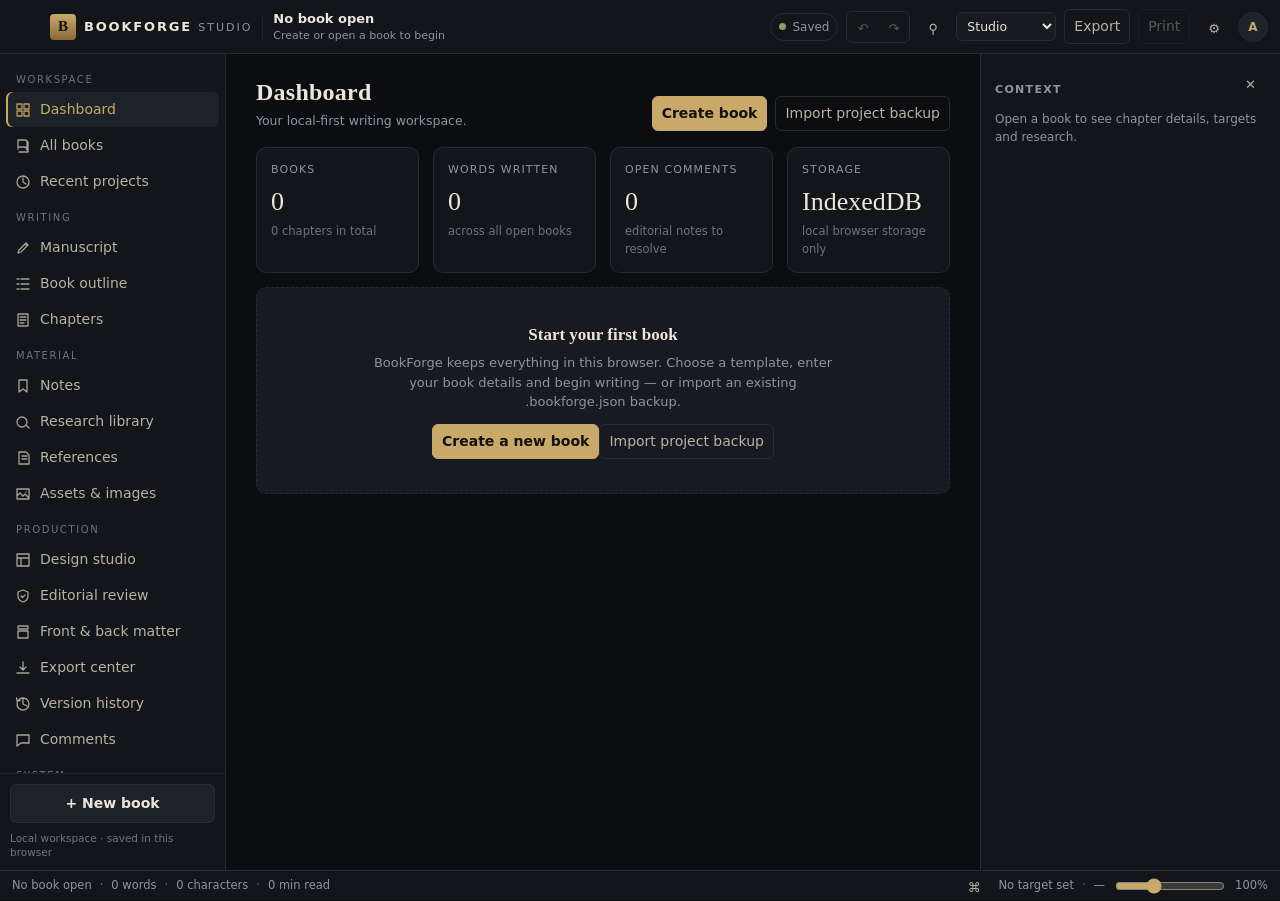
==== index.html @ 92a11286 "BookForge Studio: local-first book writing workspace" ====
<!DOCTYPE html>
<html lang="en" data-theme="dark">
<head>
<meta charset="UTF-8">
<meta name="viewport" content="width=device-width, initial-scale=1">
<meta name="description" content="BookForge Studio — a local-first professional book writing and publishing workspace.">
<title>BookForge Studio</title>
<link rel="stylesheet" href="css/styles.css?v=20261023e">
<noscript>
  <div class="boot-error"><b>JavaScript is disabled.</b> BookForge Studio requires JavaScript. Enable it for this page and reload.</div>
</noscript>
</head>
<body>
<a class="skip-link" href="#view">Skip to manuscript</a>

<div id="app">
  <header class="topbar">
    <div class="topbar-left">
      <button class="icon-btn" id="btnSidebar" title="Toggle sidebar" aria-label="Toggle sidebar" aria-expanded="true">
        <span class="bars" aria-hidden="true"></span>
      </button>
      <div class="brand" aria-label="BookForge Studio">
        <span class="brand-mark">B</span>
        <span class="brand-word">BOOKFORGE <em>STUDIO</em></span>
      </div>
      <div class="book-id">
        <span class="book-id-title" id="topBookTitle">No book open</span>
        <span class="book-id-sub" id="topBookSub">Local-first workspace</span>
      </div>
    </div>

    <div class="topbar-right">
      <span class="save-status" id="saveStatus" role="status" aria-live="polite" data-state="saved">
        <span class="save-dot" aria-hidden="true"></span><span id="saveText">Saved</span>
      </span>

      <div class="tool-cluster" role="group" aria-label="History">
        <button class="icon-btn" id="btnUndo" title="Undo (Ctrl+Z)" aria-label="Undo">&#8630;</button>
        <button class="icon-btn" id="btnRedo" title="Redo (Ctrl+Y)" aria-label="Redo">&#8631;</button>
      </div>

      <button class="icon-btn" id="btnSearch" title="Search manuscript (Ctrl+F)" aria-label="Search manuscript">&#9906;</button>

      <label class="sr-only" for="modeSelect">Writing mode</label>
      <select id="modeSelect" class="mode-select" title="Writing mode">
        <option value="studio">Studio</option>
        <option value="focus">Focus</option>
        <option value="typewriter">Typewriter</option>
        <option value="reading">Reading</option>
      </select>

      <div class="menu-wrap">
        <button class="btn ghost" id="btnExportMenu" aria-haspopup="menu" aria-expanded="false">Export</button>
        <div class="menu" id="exportMenu" role="menu" hidden>
          <button role="menuitem" data-export="docx">Word document (.docx)</button>
          <button role="menuitem" data-export="epub">EPUB 3 (.epub)</button>
          <button role="menuitem" data-export="pdf">PDF (print dialog)</button>
          <button role="menuitem" data-export="html">Web book (.html)</button>
          <button role="menuitem" data-export="md">Markdown (.md)</button>
          <button role="menuitem" data-export="txt">Plain text (.txt)</button>
          <button role="menuitem" data-export="json">Project backup (.json)</button>
          <hr>
          <button role="menuitem" data-export="preflight">Run preflight report</button>
        </div>
      </div>

      <button class="btn ghost" id="btnPrint" title="Print / Print to PDF">Print</button>
      <button class="icon-btn" id="btnSettings" title="Settings" aria-label="Settings">&#9881;</button>
      <button class="avatar-btn" id="btnProfile" title="Author profile" aria-label="Author profile"><span id="avatarLetter">A</span></button>
    </div>
  </header>

  <div class="workspace" id="workspace">
    <aside class="sidebar" id="sidebar" aria-label="Primary navigation">
      <nav id="nav" class="nav"></nav>
      <div class="sidebar-foot">
        <button class="new-book-btn" id="btnNewBookSide"><span aria-hidden="true">+</span> New book</button>
        <p class="local-note">Local workspace · saved in this browser</p>
      </div>
    </aside>

    <main id="main" class="main" tabindex="-1">
      <section id="view" aria-label="Workspace content"></section>
    </main>

    <aside class="context-panel" id="context" aria-label="Context panel"></aside>
  </div>

  <footer class="statusbar">
    <div class="status-left">
      <span id="stChapter">No chapter</span>
      <span class="sep" aria-hidden="true">·</span>
      <span id="stWords">0 words</span>
      <span class="sep" aria-hidden="true">·</span>
      <span id="stChars">0 characters</span>
      <span class="sep" aria-hidden="true">·</span>
      <span id="stRead">0 min read</span>
    </div>
    <div class="status-right">
      <span id="stTarget">Target 0 words</span>
      <span class="sep" aria-hidden="true">·</span>
      <span id="stPage">—</span>
      <label class="sr-only" for="zoomRange">Zoom</label>
      <input id="zoomRange" class="zoom" type="range" min="80" max="140" step="5" value="100" title="Zoom">
      <span id="stZoom">100%</span>
    </div>
  </footer>
</div>

<div id="toast" class="toast" role="status" aria-live="polite"></div>
<div id="overlay" class="overlay" hidden></div>
<div id="print-root" class="print-root" aria-hidden="true"></div>
<div id="measure" class="measure" aria-hidden="true"></div>

<script src="js/util.js?v=20261023e"></script>
<script src="js/zip.js?v=20261023e"></script>
<script src="js/model.js?v=20261023e"></script>
<script src="js/storage.js?v=20261023e"></script>
<script src="js/editor.js?v=20261023e"></script>
<script src="js/layout.js?v=20261023e"></script>
<script src="js/export.js?v=20261023e"></script>
<script src="js/image-editor.js?v=20261023e"></script>
<script src="js/text-tools.js?v=20261023e"></script>
<script src="js/views.js?v=20261023e"></script>
<script src="js/app.js?v=20261023e"></script>
<script>
(function () {
  function showBootError(detail) {
    var box = document.getElementById("bfBootError");
    if (!box) {
      box = document.createElement("div");
      box.id = "bfBootError";
      box.className = "boot-error";
      document.body.appendChild(box);
    }
    box.innerHTML = "<b>BookForge Studio could not start.</b><br>" +
      "The interface loaded, but the application scripts did not initialise." +
      (detail ? "<br><code>" + String(detail).replace(/[<>&]/g, "") + "</code>" : "") +
      "<br>Hard-refresh this page with <kbd>Ctrl</kbd>+<kbd>Shift</kbd>+<kbd>R</kbd> (or reopen the file). " +
      "If it still fails, press <kbd>F12</kbd>, open Console and report the first red error.";
  }
  window.addEventListener("error", function (e) {
    if (window.BF && window.BF.app) return;
    var target = e.target;
    if (target && target.tagName === "SCRIPT") showBootError("Failed to load " + (target.src || "a script"));
    else if (e.message) showBootError(e.message);
  }, true);
  setTimeout(function () {
    if (!window.BF || !window.BF.app || !document.querySelector("#nav button")) {
      showBootError(window.BF ? "" : "The scripts did not run. A browser extension or security policy may be blocking local JavaScript.");
    }
  }, 5000);
})();
</script>
</body>
</html>
---- css/styles.css ----
/* ==========================================================================
   BookForge Studio — interface stylesheet
   Local-first book writing workspace. No external dependencies.
   ========================================================================== */

:root {
  --font-ui: "Segoe UI", system-ui, -apple-system, Roboto, Arial, sans-serif;
  --font-serif: Georgia, "Iowan Old Style", "Palatino Linotype", "Times New Roman", serif;
  --font-mono: "Cascadia Mono", Consolas, "SF Mono", Menlo, monospace;
  --radius: 6px;
  --radius-lg: 10px;
  --topbar-h: 54px;
  --status-h: 30px;
  --sidebar-w: 226px;
  --sidebar-w-collapsed: 60px;
  --context-w: 300px;
  --focus-ring: 0 0 0 2px var(--bg), 0 0 0 4px var(--accent);
}

:root[data-theme="dark"] {
  --bg: #0b0d10;
  --panel: #12151a;
  --panel-2: #171b21;
  --panel-3: #1d2229;
  --line: #262c35;
  --line-soft: #1e2329;
  --text: #ece6d9;
  --text-dim: #b9b2a4;
  --muted: #8d94a0;
  --muted-2: #6d7480;
  --accent: #c9a96a;
  --accent-ink: #14100a;
  --bronze: #8a6a3a;
  --good: #7fa06a;
  --warn: #c9a35a;
  --bad: #c2705c;
  --canvas: #f8f3e8;
  --canvas-ink: #23262c;
  --canvas-line: #ddd3be;
  --selection: rgba(201, 169, 106, .28);
  --shadow: 0 10px 30px -18px rgba(0, 0, 0, .9);
}

:root[data-theme="light"] {
  --bg: #e8e5de;
  --panel: #f7f5f0;
  --panel-2: #fdfcf9;
  --panel-3: #efece4;
  --line: #d7d2c6;
  --line-soft: #e2ded4;
  --text: #221f1a;
  --text-dim: #4a453c;
  --muted: #6f6a5f;
  --muted-2: #8b8679;
  --accent: #8a6a2f;
  --accent-ink: #fffaf0;
  --bronze: #a8863f;
  --good: #4f7a3f;
  --warn: #9a7420;
  --bad: #a4453a;
  --canvas: #fffdf8;
  --canvas-ink: #201d18;
  --canvas-line: #e3ddcd;
  --selection: rgba(138, 106, 47, .22);
  --shadow: 0 10px 30px -20px rgba(60, 50, 20, .45);
}

* { box-sizing: border-box; }
[hidden] { display: none !important; }
html, body { height: 100%; }
body {
  margin: 0;
  background: var(--bg);
  color: var(--text);
  font: 14px/1.5 var(--font-ui);
  -webkit-font-smoothing: antialiased;
  overflow: hidden;
}
::selection { background: var(--selection); }
.sr-only {
  position: absolute; width: 1px; height: 1px; padding: 0; margin: -1px;
  overflow: hidden; clip: rect(0 0 0 0); white-space: nowrap; border: 0;
}
.skip-link {
  position: absolute; left: 8px; top: -40px; z-index: 100;
  background: var(--accent); color: var(--accent-ink);
  padding: 8px 12px; border-radius: var(--radius); text-decoration: none; font-weight: 600;
}
.skip-link:focus { top: 8px; }

:focus-visible { outline: none; box-shadow: var(--focus-ring); border-radius: 4px; }
button:focus-visible, a:focus-visible, input:focus-visible, select:focus-visible, textarea:focus-visible, [tabindex]:focus-visible {
  outline: none; box-shadow: var(--focus-ring);
}

/* ------------------------------------------------------------------ shell */
#app {
  height: 100%;
  display: grid;
  grid-template-rows: var(--topbar-h) 1fr var(--status-h);
}

.topbar {
  display: flex; align-items: center; justify-content: space-between; gap: 12px;
  padding: 0 12px; background: var(--panel); border-bottom: 1px solid var(--line);
  min-width: 0;
}
.topbar-left, .topbar-right { display: flex; align-items: center; gap: 8px; min-width: 0; }
.topbar-left { flex: 1 1 auto; }
.topbar-right { flex: 0 0 auto; }

.brand { display: flex; align-items: center; gap: 8px; padding-right: 10px; border-right: 1px solid var(--line-soft); }
.brand-mark {
  width: 26px; height: 26px; border-radius: 4px; display: grid; place-items: center;
  background: linear-gradient(180deg, var(--accent), var(--bronze));
  color: var(--accent-ink); font-family: var(--font-serif); font-weight: 700; font-size: 15px;
}
.brand-word { font-size: 13px; letter-spacing: .14em; font-weight: 700; white-space: nowrap; }
.brand-word em { font-style: normal; color: var(--muted); font-weight: 500; letter-spacing: .18em; font-size: 11px; }

.book-id { display: flex; flex-direction: column; min-width: 0; padding-left: 2px; }
.book-id-title { font-size: 13px; font-weight: 600; white-space: nowrap; overflow: hidden; text-overflow: ellipsis; max-width: 34vw; }
.book-id-sub { font-size: 11px; color: var(--muted); white-space: nowrap; overflow: hidden; text-overflow: ellipsis; max-width: 34vw; }

.icon-btn, .btn, .avatar-btn, .new-book-btn {
  font: inherit; cursor: pointer; color: var(--text);
  background: transparent; border: 1px solid transparent; border-radius: var(--radius);
  padding: 6px 9px;
}
.icon-btn { min-width: 30px; height: 30px; display: inline-grid; place-items: center; font-size: 13px; color: var(--text-dim); }
.icon-btn:hover, .btn:hover, .avatar-btn:hover { background: var(--panel-3); color: var(--text); }
.btn.ghost { border-color: var(--line); color: var(--text-dim); }
.btn.primary { background: var(--accent); color: var(--accent-ink); border-color: var(--accent); font-weight: 600; }
.btn.primary:hover { filter: brightness(1.06); }
.btn.danger { border-color: var(--bad); color: var(--bad); }
.btn.danger:hover { background: color-mix(in srgb, var(--bad) 14%, transparent); }
.btn:disabled, .icon-btn:disabled { opacity: .42; cursor: not-allowed; }
.btn.sm { padding: 4px 8px; font-size: 12px; }

.avatar-btn {
  width: 30px; height: 30px; padding: 0; border-radius: 50%;
  background: var(--panel-3); border: 1px solid var(--line);
  display: grid; place-items: center; font-size: 12px; font-weight: 700; color: var(--accent);
}

.tool-cluster { display: flex; border: 1px solid var(--line); border-radius: var(--radius); overflow: hidden; }
.tool-cluster .icon-btn { border-radius: 0; }

.mode-select, select, input[type="text"], input[type="number"], input[type="date"], input[type="url"], input[type="search"], textarea {
  font: inherit; color: var(--text); background: var(--panel-2);
  border: 1px solid var(--line); border-radius: var(--radius); padding: 6px 8px;
}
.mode-select { padding: 5px 6px; font-size: 12.5px; }
input::placeholder, textarea::placeholder { color: var(--muted-2); }
input[type="color"] { padding: 2px; width: 34px; height: 30px; background: var(--panel-2); border: 1px solid var(--line); border-radius: var(--radius); }
input[type="range"] { accent-color: var(--accent); }

.menu-wrap { position: relative; }
.menu {
  position: absolute; right: 0; top: calc(100% + 6px); z-index: 40;
  min-width: 232px; padding: 6px; background: var(--panel-2);
  border: 1px solid var(--line); border-radius: var(--radius-lg); box-shadow: var(--shadow);
}
.menu button {
  display: block; width: 100%; text-align: left; font: inherit; color: var(--text);
  background: none; border: 0; border-radius: var(--radius); padding: 8px 10px; cursor: pointer;
}
.menu button:hover { background: var(--panel-3); }
.menu hr { border: 0; border-top: 1px solid var(--line-soft); margin: 5px 2px; }

.save-status { display: inline-flex; align-items: center; gap: 6px; font-size: 12px; color: var(--muted); padding: 4px 8px; border: 1px solid var(--line); border-radius: 999px; }
.save-dot { width: 7px; height: 7px; border-radius: 50%; background: var(--muted); }
.save-status[data-state="saved"] .save-dot { background: var(--good); }
.save-status[data-state="dirty"] .save-dot { background: var(--warn); }
.save-status[data-state="saving"] .save-dot { background: var(--accent); animation: pulse 1.1s ease-in-out infinite; }
.save-status[data-state="error"] .save-dot { background: var(--bad); }
.save-status[data-state="error"] { color: var(--bad); border-color: var(--bad); }
@keyframes pulse { 50% { opacity: .35; } }
@media (prefers-reduced-motion: reduce) { * { animation: none !important; transition: none !important; } }

/* ------------------------------------------------------------- workspace */
.workspace {
  display: grid; grid-template-columns: var(--sidebar-w) minmax(0, 1fr) var(--context-w);
  min-height: 0; background: var(--bg);
}
.workspace.sidebar-collapsed { grid-template-columns: var(--sidebar-w-collapsed) minmax(0, 1fr) var(--context-w); }
.workspace.context-hidden { grid-template-columns: var(--sidebar-w) minmax(0, 1fr) 0; }
.workspace.sidebar-collapsed.context-hidden { grid-template-columns: var(--sidebar-w-collapsed) minmax(0, 1fr) 0; }

.sidebar {
  background: var(--panel); border-right: 1px solid var(--line);
  display: flex; flex-direction: column; min-height: 0; overflow: hidden;
}
.nav { flex: 1; overflow-y: auto; padding: 8px 6px; display: flex; flex-direction: column; gap: 1px; }
.nav-group { padding: 10px 10px 4px; font-size: 10px; letter-spacing: .16em; text-transform: uppercase; color: var(--muted-2); }
.nav button {
  display: flex; align-items: center; gap: 9px; width: 100%; text-align: left;
  font: inherit; color: var(--text-dim); background: none; border: 0; border-radius: var(--radius);
  padding: 7px 9px; cursor: pointer; white-space: nowrap;
}
.nav button:hover { background: var(--panel-3); color: var(--text); }
.nav button[aria-current="page"] { background: var(--panel-3); color: var(--accent); box-shadow: inset 2px 0 0 var(--accent); }
.nav .nav-ico { width: 16px; text-align: center; flex: 0 0 16px; opacity: .9; }
.nav .nav-count { margin-left: auto; font-size: 11px; color: var(--muted-2); }
.sidebar-collapsed .nav button span:not(.nav-ico), .sidebar-collapsed .nav-group, .sidebar-collapsed .sidebar-foot .local-note { display: none; }
.sidebar-collapsed .nav button { justify-content: center; padding: 8px 6px; }
.sidebar-foot { border-top: 1px solid var(--line-soft); padding: 10px; display: flex; flex-direction: column; gap: 8px; }
.new-book-btn {
  background: var(--panel-3); border: 1px solid var(--line); color: var(--text);
  padding: 8px 10px; font-weight: 600; text-align: center;
}
.new-book-btn:hover { border-color: var(--accent); color: var(--accent); }
.local-note { margin: 0; font-size: 10.5px; color: var(--muted-2); line-height: 1.4; }

.main { min-width: 0; overflow-y: auto; overflow-x: hidden; outline: none; position: relative; }
#view { padding: 20px clamp(14px, 2.4vw, 30px) 40px; max-width: 1180px; margin: 0 auto; }
#view.wide { max-width: none; }

.context-panel {
  background: var(--panel); border-left: 1px solid var(--line);
  overflow-y: auto; min-height: 0; padding: 14px;
}
.context-hidden .context-panel { display: none; }

.statusbar {
  display: flex; align-items: center; justify-content: space-between; gap: 12px;
  background: var(--panel); border-top: 1px solid var(--line);
  padding: 0 12px; font-size: 11.5px; color: var(--muted);
}
.status-left, .status-right { display: flex; align-items: center; gap: 8px; min-width: 0; }
.statusbar .sep { color: var(--muted-2); }
.zoom { width: 110px; }
body.pages-mode #zoomRange,
body.pages-mode #stZoom,
body.pages-mode label[for="zoomRange"] { display: none; }

/* --------------------------------------------------------------- headings */
.view-head { display: flex; align-items: flex-end; justify-content: space-between; gap: 16px; margin-bottom: 16px; flex-wrap: wrap; }
.view-head h1 { font-family: var(--font-serif); font-size: 24px; font-weight: 600; margin: 0 0 2px; letter-spacing: .01em; }
.view-head p { margin: 0; color: var(--muted); font-size: 12.5px; }
.view-actions { display: flex; gap: 8px; flex-wrap: wrap; }
.panel-block { background: var(--panel); border: 1px solid var(--line); border-radius: var(--radius-lg); padding: 16px; }
.panel-block + .panel-block { margin-top: 14px; }
.panel-title { font-size: 12px; letter-spacing: .12em; text-transform: uppercase; color: var(--muted); margin: 0 0 10px; }
.muted { color: var(--muted); }
.small { font-size: 12px; }
.grid { display: grid; gap: 14px; }
.grid.cols-2 { grid-template-columns: repeat(2, minmax(0, 1fr)); }
.grid.cols-3 { grid-template-columns: repeat(3, minmax(0, 1fr)); }
.grid.cols-4 { grid-template-columns: repeat(4, minmax(0, 1fr)); }
@media (max-width: 1080px) { .grid.cols-4 { grid-template-columns: repeat(2, minmax(0, 1fr)); } }
@media (max-width: 860px) { .grid.cols-3, .grid.cols-2 { grid-template-columns: 1fr; } }

.stat { background: var(--panel); border: 1px solid var(--line); border-radius: var(--radius-lg); padding: 14px; }
.stat .k { font-size: 11px; text-transform: uppercase; letter-spacing: .1em; color: var(--muted); }
.stat .v { font-family: var(--font-serif); font-size: 26px; margin-top: 4px; }
.stat .s { font-size: 11.5px; color: var(--muted-2); margin-top: 2px; }

.bar { height: 6px; background: var(--panel-3); border-radius: 99px; overflow: hidden; margin-top: 8px; }
.bar > i { display: block; height: 100%; background: linear-gradient(90deg, var(--bronze), var(--accent)); }

.table { width: 100%; border-collapse: collapse; font-size: 13px; }
.table th { text-align: left; font-size: 11px; text-transform: uppercase; letter-spacing: .1em; color: var(--muted); font-weight: 600; padding: 8px 10px; border-bottom: 1px solid var(--line); }
.table td { padding: 9px 10px; border-bottom: 1px solid var(--line-soft); vertical-align: top; }
.table tr:hover td { background: var(--panel-2); }
.table .actions { display: flex; gap: 6px; flex-wrap: wrap; }

.badge { display: inline-block; font-size: 11px; padding: 2px 8px; border-radius: 999px; border: 1px solid var(--line); color: var(--muted); }
.badge.ok { color: var(--good); border-color: color-mix(in srgb, var(--good) 45%, transparent); }
.badge.warn { color: var(--warn); border-color: color-mix(in srgb, var(--warn) 45%, transparent); }
.badge.bad { color: var(--bad); border-color: color-mix(in srgb, var(--bad) 45%, transparent); }
.badge.gold { color: var(--accent); border-color: color-mix(in srgb, var(--accent) 45%, transparent); }

.empty {
  border: 1px dashed var(--line); border-radius: var(--radius-lg); padding: 34px 20px;
  text-align: center; color: var(--muted); background: var(--panel-2);
}
.empty h3 { margin: 0 0 6px; color: var(--text); font-family: var(--font-serif); font-weight: 600; font-size: 17px; }
.empty p { margin: 0 auto 12px; max-width: 460px; font-size: 13px; }

.toolbar { display: flex; gap: 8px; flex-wrap: wrap; align-items: center; margin-bottom: 12px; }
.spacer { flex: 1; }

/* ---------------------------------------------------------------- editor */
.editor-shell { display: grid; gap: 0; }
.editor-toolbar {
  display: flex; flex-wrap: wrap; gap: 3px; align-items: center;
  padding: 7px 8px; background: var(--panel); border: 1px solid var(--line);
  border-bottom: 0; border-radius: var(--radius-lg) var(--radius-lg) 0 0;
  position: sticky; top: 0; z-index: 12;
}
.editor-toolbar .group { display: flex; gap: 2px; padding: 0 5px; border-right: 1px solid var(--line-soft); }
.editor-toolbar .group:last-child { border-right: 0; }
.editor-toolbar button {
  font: inherit; font-size: 12.5px; min-width: 28px; height: 28px; padding: 0 7px;
  background: none; border: 1px solid transparent; border-radius: 4px; color: var(--text-dim); cursor: pointer;
}
.editor-toolbar button:hover { background: var(--panel-3); color: var(--text); }
.editor-toolbar button[aria-pressed="true"] { color: var(--accent); border-color: var(--line); background: var(--panel-3); }
.editor-toolbar select { font-size: 12px; padding: 4px 5px; height: 28px; }

.canvas-wrap {
  background: var(--panel-2); border: 1px solid var(--line);
  border-radius: 0 0 var(--radius-lg) var(--radius-lg); padding: 22px clamp(8px, 3vw, 30px) 60px;
  min-height: 60vh;
}

/* ------------------------------------------------------- draft / pages bar */
.manuscript-bar {
  display: flex; align-items: center; gap: 10px; flex-wrap: wrap;
  padding: 7px 9px; margin-bottom: 8px;
  background: var(--panel); border: 1px solid var(--line); border-radius: var(--radius-lg);
}
.manuscript-bar .bar-meta { font-size: 12px; color: var(--muted); min-width: 0; }
.manuscript-bar .bar-actions { display: flex; align-items: center; gap: 6px; flex-wrap: wrap; margin-left: auto; }
.draft-page-indicator {
  display: inline-flex; align-items: center; gap: 3px; white-space: nowrap;
  padding: 3px 9px; border: 1px solid var(--line); border-radius: 999px;
  background: var(--panel-3); color: var(--muted);
  font-size: 11.5px; font-variant-numeric: tabular-nums;
}
.draft-page-indicator b { color: var(--text); font-weight: 600; }

.sidebar-page-indicator {
  display: none;
  flex-direction: column; align-items: center; gap: 7px;
  margin-top: 10px; padding: 10px 8px 8px; border: 1px solid var(--line);
  border-radius: var(--radius); background: var(--panel-3);
}
body.manuscript-draft .sidebar-page-indicator,
body.manuscript-pages .sidebar-page-indicator { display: flex; }
.sidebar-collapsed .sidebar-page-indicator { display: none; }
.sidebar-page-track {
  position: relative; width: 10px; height: 118px; border-radius: 999px;
  background: var(--bg); border: 1px solid var(--line); overflow: hidden;
}
.sidebar-page-fill {
  position: absolute; left: 0; right: 0; bottom: 0; height: 6%;
  background: var(--accent); border-radius: 999px;
  transition: height .18s ease;
}
.sidebar-page-label {
  display: flex; align-items: baseline; gap: 2px; white-space: nowrap;
  font-size: 10.5px; color: var(--muted); font-variant-numeric: tabular-nums;
}
.sidebar-page-label b { color: var(--text); font-weight: 600; font-size: 11.5px; }
.manuscript-bar.is-pages {
  position: sticky; top: 0; z-index: 14;
  box-shadow: 0 8px 22px rgba(0,0,0,.24);
}
.seg {
  display: inline-flex; align-items: center; padding: 2px;
  background: var(--panel-3); border: 1px solid var(--line); border-radius: 999px;
}
.seg button {
  font: inherit; font-size: 12px; font-weight: 500; padding: 5px 12px;
  border: 0; border-radius: 999px; background: transparent; color: var(--muted); cursor: pointer;
}
.seg button:hover { color: var(--text); }
.seg button[aria-pressed="true"] { background: var(--accent); color: var(--accent-ink); font-weight: 600; }
.seg button[aria-pressed="true"]:hover { color: var(--accent-ink); }
@media (max-width: 720px) {
  .manuscript-bar .bar-meta { order: 3; flex-basis: 100%; }
  .manuscript-bar .bar-actions { order: 2; }
}

.canvas-wrap.is-pages {
  background: var(--bg); border: 0; border-radius: 0;
  padding: 18px clamp(4px, 1.5vw, 16px) 70px; overflow-x: auto;
}
.page-view { display: flex; flex-direction: column; align-items: center; gap: 24px; min-height: 40vh; }
.page-loading { color: var(--muted); font-size: 13px; padding: 50px 20px; }
.page-card { display: flex; flex-direction: column; align-items: center; gap: 7px; max-width: 100%; }
.page-card-head {
  display: flex; align-items: center; justify-content: space-between; gap: 10px; flex-wrap: wrap;
  min-height: 26px; max-width: 100%; color: var(--muted); font-size: 11.5px;
}
.page-card-meta { display: flex; align-items: center; gap: 8px; min-width: 0; }
.page-card-num {
  font-variant-numeric: tabular-nums; letter-spacing: .07em; text-transform: uppercase;
  font-size: 10.5px; color: var(--muted-2); white-space: nowrap;
}
.page-card-title { overflow: hidden; text-overflow: ellipsis; white-space: nowrap; color: var(--text-dim); }
.page-card-badge {
  border: 1px solid color-mix(in srgb, var(--accent) 45%, transparent);
  color: var(--accent); border-radius: 999px; padding: 1px 7px; font-size: 10px; white-space: nowrap;
}
.page-card-words { white-space: nowrap; font-variant-numeric: tabular-nums; }
.page-card-actions { display: flex; align-items: center; gap: 8px; flex-shrink: 0; }
.page-card.is-current .page-card-head { color: var(--accent); }
.page-card.is-current .page-card-num { color: var(--accent); }
.page-card.is-current .page-card-title { color: var(--text); }
.page-card.is-current .print-page { box-shadow: 0 0 0 1px var(--accent), 0 20px 46px rgba(0,0,0,.42); }
.page-stage { position: relative; max-width: 100%; flex-shrink: 0; }
.page-stage .print-page { position: absolute; top: 0; left: 0; margin: 0; box-shadow: 0 16px 38px rgba(0,0,0,.36); }

/* Screen rendering of paginated sheets (design preview and Pages view). */
.page-preview .print-page, .page-view .print-page {
  position: relative; background: #fff; color: #16181c; overflow: hidden;
  border: 1px solid rgba(0,0,0,.08); border-radius: 2px;
}
.page-preview .print-page .pg-body, .page-view .print-page .pg-body { position: absolute; overflow: hidden; }
.page-preview .print-page .pg-header, .page-preview .print-page .pg-footer,
.page-view .print-page .pg-header, .page-view .print-page .pg-footer {
  position: absolute; left: 0; right: 0; font-size: 9.5pt; color: #5a5f66; font-family: "Times New Roman", serif;
}
.page-preview .print-page .pg-header, .page-view .print-page .pg-header { top: 0; }
.page-preview .print-page .pg-footer, .page-view .print-page .pg-footer { bottom: 0; }
.page-preview .print-page .pg-header .inner, .page-preview .print-page .pg-footer .inner,
.page-view .print-page .pg-header .inner, .page-view .print-page .pg-footer .inner { padding: 0 2mm; display: flex; justify-content: space-between; }
.page-preview .print-page .pg-footer .pg-num, .page-view .print-page .pg-footer .pg-num { flex: 1; text-align: center; }
.page-preview .matter-page, .page-view .matter-page { text-align: center; padding-top: 28%; }
.page-preview h1, .page-preview h2, .page-preview h3,
.page-view h1, .page-view h2, .page-view h3 { font-family: Georgia, serif; }
.page-preview .print-page.chapter-open .pg-body, .page-view .print-page.chapter-open .pg-body { padding-top: 18%; }
.page-preview .print-page.chapter-open h1, .page-view .print-page.chapter-open h1 {
  font-size: 22pt; text-align: center; margin-bottom: 22pt;
}
.page-sheet {
  width: var(--column-width, 760px); max-width: 100%; margin: 0 auto;
  background: var(--canvas); color: var(--canvas-ink);
  border: 1px solid var(--canvas-line); border-radius: 4px;
  box-shadow: var(--shadow); padding: clamp(20px, 4vw, 56px) clamp(20px, 5vw, 72px);
  font-family: var(--manuscript-font, Georgia, serif);
  font-size: var(--manuscript-size, 17px);
  line-height: var(--manuscript-leading, 1.75);
  position: relative;
}
.chapter-heading { font-family: var(--manuscript-font, Georgia, serif); }
.chapter-kicker { font-family: var(--font-ui); font-size: 11px; letter-spacing: .2em; text-transform: uppercase; color: #8a7f68; margin-bottom: 6px; }

.manuscript { outline: none; min-height: 40vh; }
.manuscript:focus, .manuscript:focus-visible { outline: none; box-shadow: none; }
.manuscript p { margin: 0 0 var(--para-space, .9em); }
.manuscript h1 { font-size: 1.75em; line-height: 1.25; margin: 1.4em 0 .6em; font-weight: 600; }
.manuscript h2 { font-size: 1.4em; line-height: 1.3; margin: 1.3em 0 .5em; font-weight: 600; }
.manuscript h3 { font-size: 1.17em; margin: 1.2em 0 .45em; font-weight: 600; }
.manuscript h1:first-child, .manuscript h2:first-child, .manuscript h3:first-child { margin-top: 0; }
.manuscript blockquote { margin: 1em 2em; padding: .3em 0 .3em 1.1em; border-left: 3px solid var(--canvas-line); font-style: italic; }
.manuscript ul, .manuscript ol { margin: 0 0 1em 1.4em; padding: 0; }
.manuscript li { margin-bottom: .3em; }
.manuscript a { color: #7a5b1e; text-decoration: underline; text-underline-offset: 2px; }
.manuscript img { max-width: 100%; height: auto; border-radius: 2px; }
.manuscript figure { margin: 1.2em 0; text-align: center; }
.manuscript figcaption, .manuscript .caption { font-size: .82em; color: #6f6654; font-family: var(--font-ui); margin-top: .5em; }
.manuscript table { width: 100%; border-collapse: collapse; margin: 1em 0; font-size: .92em; }
.manuscript th, .manuscript td { border: 1px solid var(--canvas-line); padding: 7px 9px; text-align: left; }
.manuscript th { background: rgba(0,0,0,.04); font-weight: 600; }
.manuscript hr { border: 0; border-top: 1px solid var(--canvas-line); margin: 1.6em auto; width: 40%; }
.manuscript .page-break { border: 0; border-top: 2px dashed var(--canvas-line); margin: 2em 0; position: relative; }
.manuscript .page-break::after {
  content: "page break"; position: absolute; right: 0; top: -10px; font-family: var(--font-ui);
  font-size: 10px; letter-spacing: .14em; text-transform: uppercase; color: #a2957c; background: var(--canvas); padding: 0 6px;
}
.manuscript .section-break { border: 0; text-align: center; margin: 2em 0; color: #a2957c; }
.manuscript .section-break::after { content: "❖"; }
.manuscript sup.fn { color: #8a6a2f; font-weight: 600; cursor: help; }
.manuscript .citation { color: #5c5344; background: rgba(138,106,47,.08); padding: 0 3px; border-radius: 2px; }
.manuscript .endnote-block { margin-top: 2.2em; border-top: 1px solid var(--canvas-line); padding-top: 1em; font-size: .85em; color: #5c5344; }
.manuscript .endnote-block li { margin-bottom: .35em; }
.manuscript mark.bf-find { background: rgba(201,169,106,.55); }
.manuscript .editor-note { font-family: var(--font-ui); font-size: .8em; background: rgba(138,106,47,.1); border-left: 2px solid var(--accent); padding: 4px 8px; color: #6b6150; }

/* ------------------------------------------------------- reading mode */
body[data-mode="reading"] .editor-toolbar,
body[data-mode="reading"] .sidebar,
body[data-mode="reading"] .context-panel { display: none; }
body[data-mode="reading"] .workspace { grid-template-columns: minmax(0, 1fr) 0 0; }
body[data-mode="reading"] .canvas-wrap { background: var(--bg); border: 0; }
body[data-mode="reading"] .page-sheet { background: transparent; border: 0; box-shadow: none; color: var(--text); }
body[data-mode="reading"] .manuscript .page-break { visibility: hidden; }
body[data-mode="reading"] .manuscript p { text-align: justify; }

body[data-mode="focus"] .sidebar, body[data-mode="focus"] .context-panel { display: none; }
body[data-mode="focus"] .workspace, body[data-mode="focus"] .workspace.sidebar-collapsed { grid-template-columns: 0 minmax(0, 1fr) 0; }
body[data-mode="focus"] .canvas-wrap { background: var(--bg); border: 0; }
body[data-mode="focus"] .editor-toolbar { opacity: .25; transition: opacity .2s ease; }
body[data-mode="focus"] .editor-toolbar:hover, body[data-mode="focus"] .editor-toolbar:focus-within { opacity: 1; }

body.typewriter-scroll .canvas-wrap { scroll-behavior: auto; }

/* --------------------------------------------------------- dialogs etc. */
.overlay {
  position: fixed; inset: 0; z-index: 60; background: rgba(6, 7, 9, .68);
  display: grid; place-items: center; padding: 20px;
}
.dialog {
  background: var(--panel-2); border: 1px solid var(--line); border-radius: var(--radius-lg);
  box-shadow: var(--shadow); width: min(720px, 96vw); max-height: 92vh; display: flex; flex-direction: column;
}
.dialog.wide { width: min(980px, 96vw); }
.dialog.narrow { width: min(460px, 96vw); }
.dialog-head { display: flex; align-items: center; justify-content: space-between; gap: 10px; padding: 14px 16px; border-bottom: 1px solid var(--line-soft); }
.dialog-head h2 { margin: 0; font-family: var(--font-serif); font-size: 17px; font-weight: 600; }
.dialog-body { padding: 16px; overflow-y: auto; }
.dialog-foot { padding: 12px 16px; border-top: 1px solid var(--line-soft); display: flex; justify-content: flex-end; gap: 8px; flex-wrap: wrap; }
.field { margin-bottom: 12px; }
.field label { display: block; font-size: 11px; letter-spacing: .1em; text-transform: uppercase; color: var(--muted); margin-bottom: 5px; font-weight: 600; }
.field input, .field select, .field textarea { width: 100%; }
.field .help { font-size: 11.5px; color: var(--muted-2); margin-top: 4px; }
.field-row { display: grid; grid-template-columns: 1fr 1fr; gap: 12px; }
.field-row-3 { display: grid; grid-template-columns: 1fr 1fr 1fr; gap: 12px; }
@media (max-width: 620px) { .field-row, .field-row-3 { grid-template-columns: 1fr; } }
.check { display: flex; align-items: center; gap: 8px; font-size: 13px; text-transform: none; letter-spacing: 0; color: var(--text-dim); font-weight: 400; }
.check input { width: auto; }

.wizard-steps { display: flex; gap: 6px; margin-bottom: 14px; }
.wizard-steps span { flex: 1; text-align: center; font-size: 11px; letter-spacing: .08em; text-transform: uppercase; padding: 6px 4px; border-radius: var(--radius); background: var(--panel-3); color: var(--muted); }
.wizard-steps span[data-active="true"] { background: var(--accent); color: var(--accent-ink); font-weight: 700; }

.template-grid { display: grid; grid-template-columns: repeat(auto-fill, minmax(190px, 1fr)); gap: 10px; }
.template-card {
  text-align: left; font: inherit; color: var(--text); cursor: pointer;
  background: var(--panel); border: 1px solid var(--line); border-radius: var(--radius-lg); padding: 12px;
}
.template-card:hover { border-color: var(--accent); }
.template-card[aria-pressed="true"] { border-color: var(--accent); box-shadow: inset 0 0 0 1px var(--accent); }
.template-card b { display: block; font-family: var(--font-serif); font-size: 14px; font-weight: 600; margin-bottom: 3px; }
.template-card small { color: var(--muted); font-size: 11.5px; line-height: 1.4; display: block; }

.toast {
  position: fixed; left: 50%; bottom: 48px; transform: translateX(-50%) translateY(10px);
  background: var(--panel-3); border: 1px solid var(--line); color: var(--text);
  padding: 9px 14px; border-radius: 999px; font-size: 12.5px; box-shadow: var(--shadow);
  opacity: 0; pointer-events: none; transition: opacity .18s ease, transform .18s ease; z-index: 90; max-width: 80vw;
}
.toast.show { opacity: 1; transform: translateX(-50%) translateY(0); }
.toast[data-kind="error"] { border-color: var(--bad); color: var(--bad); }

/* --------------------------------------------------------------- outline */
.outline-tree { user-select: none; }
.outline-row {
  display: flex; align-items: center; gap: 8px; padding: 5px 8px; border-radius: var(--radius);
  border: 1px solid transparent; cursor: default;
}
.outline-row:hover { background: var(--panel-3); }
.outline-row.selected { background: var(--panel-3); border-color: var(--accent); }
.outline-row.dragover { border-top: 2px solid var(--accent); }
.outline-row.dragging { opacity: .45; }
.outline-row .grip { cursor: grab; color: var(--muted-2); }
.outline-row .otype { font-size: 10px; letter-spacing: .1em; text-transform: uppercase; color: var(--muted-2); min-width: 54px; }
.outline-row .otitle { flex: 1; min-width: 0; overflow: hidden; text-overflow: ellipsis; white-space: nowrap; }
.outline-row .ostats { font-size: 11px; color: var(--muted-2); }
.outline-children { margin-left: 18px; border-left: 1px solid var(--line-soft); padding-left: 4px; }
.outline-toggle { width: 20px; height: 20px; padding: 0; font-size: 10px; }

/* ----------------------------------------------------------- print root */
.print-root { display: none; }
.print-root .print-page {
  position: relative; background: #fff; color: #16181c;
  overflow: hidden; page-break-after: always; break-after: page;
}
.print-root .print-page .pg-body { position: absolute; overflow: hidden; }
.print-root .print-page .pg-header, .print-root .print-page .pg-footer {
  position: absolute; left: 0; right: 0; font-size: 9.5pt; color: #5a5f66; font-family: "Times New Roman", serif;
}
.print-root .print-page .pg-header { top: 0; }
.print-root .print-page .pg-footer { bottom: 0; }
.print-root .print-page .pg-header .inner, .print-root .print-page .pg-footer .inner { padding: 0 2mm; display: flex; justify-content: space-between; }
.print-root .print-page .pg-footer .pg-num { flex: 1; text-align: center; }
.print-root .matter-page { text-align: center; padding-top: 28%; }
.print-root h1, .print-root h2, .print-root h3 { font-family: Georgia, serif; }
.print-root .print-page.chapter-open .pg-body { padding-top: 18%; }
.print-root .print-page.chapter-open h1 { font-size: 22pt; text-align: center; margin-bottom: 22pt; }

@media print {
  body { overflow: visible; background: #fff; }
  #app, .overlay, .toast, #measure { display: none !important; }
  .print-root { display: block; }
  .print-root .print-page { page-break-after: always; }
}

/* ------------------------------------------------------------- measure */
.measure { position: fixed; left: -10000px; top: 0; visibility: hidden; pointer-events: none; }

/* ------------------------------------------------------- layout studio */
.studio-grid { display: grid; grid-template-columns: minmax(260px, 320px) minmax(0, 1fr); gap: 16px; }
@media (max-width: 980px) { .studio-grid { grid-template-columns: 1fr; } }
.page-preview { background: var(--panel); border: 1px solid var(--line); border-radius: var(--radius-lg); padding: 16px; overflow: auto; max-height: 78vh; }
.page-preview .print-page { margin: 0 auto 18px; box-shadow: var(--shadow); }

.citation-preview { font-family: var(--font-serif); font-size: 13.5px; background: var(--panel-3); border: 1px solid var(--line-soft); border-radius: var(--radius); padding: 10px; }

.issue { border: 1px solid var(--line); border-radius: var(--radius-lg); padding: 12px; background: var(--panel); }
.issue + .issue { margin-top: 10px; }
.issue .issue-head { display: flex; justify-content: space-between; gap: 10px; align-items: center; }
.issue .issue-where { font-size: 11.5px; color: var(--muted); }
.issue p { margin: 8px 0; font-size: 13px; }
.issue .fix { font-family: var(--font-mono); font-size: 12px; background: var(--panel-3); padding: 8px 10px; border-radius: var(--radius); display: block; white-space: pre-wrap; }
.issue .issue-actions { display: flex; gap: 8px; margin-top: 8px; flex-wrap: wrap; }

.version-row { display: flex; align-items: center; gap: 12px; padding: 10px; border: 1px solid var(--line-soft); border-radius: var(--radius); }
.version-row + .version-row { margin-top: 8px; }
.version-row .meta { flex: 1; min-width: 0; }
.version-row .meta b { display: block; font-size: 13px; }
.version-row .meta span { font-size: 11.5px; color: var(--muted); }

.diff { font-family: var(--font-mono); font-size: 12px; white-space: pre-wrap; }
.diff ins { background: rgba(127,160,106,.2); text-decoration: none; color: var(--good); }
.diff del { background: rgba(194,112,92,.2); color: var(--bad); }

/* ------------------------------------------------------------ clean-up dialog */
.cleanup-layout { display: grid; grid-template-columns: minmax(0, 1fr) minmax(280px, .95fr); gap: 18px; align-items: start; }
@media (max-width: 780px) { .cleanup-layout { grid-template-columns: 1fr; } }
.cleanup-options { display: grid; grid-template-columns: repeat(2, minmax(0, 1fr)); gap: 7px; }
@media (max-width: 760px) { .cleanup-options { grid-template-columns: 1fr; } }
.cleanup-option { border: 1px solid var(--line-soft); border-radius: var(--radius); padding: 7px 9px; background: var(--panel); }
.cleanup-option .check { align-items: flex-start; }
.field .cleanup-option label.check { text-transform: none; letter-spacing: 0; font-size: 12.5px; }
.cleanup-option b { display: block; font-weight: 600; font-size: 12.5px; color: var(--text); }
.cleanup-option small { display: block; color: var(--muted-2); font-size: 11px; margin-top: 2px; line-height: 1.4; text-transform: none; letter-spacing: 0; }
.cleanup-layout-note { border-top: 1px solid var(--line-soft); padding-top: 10px; }
.cleanup-layout-note p { margin: 0 0 7px; }
.cleanup-preview { border: 1px solid var(--line); border-radius: var(--radius-lg); background: var(--panel); padding: 12px; max-height: 55vh; overflow: auto; }
.cleanup-preview-head { display: flex; align-items: baseline; justify-content: space-between; gap: 10px; }
.cleanup-preview-head h3 { margin: 0 0 6px; font-family: var(--font-serif); font-size: 15px; font-weight: 600; }
.cleanup-summary { font-size: 12.5px; color: var(--text-dim); margin: 0 0 12px; }
.cleanup-sample + .cleanup-sample { margin-top: 12px; border-top: 1px solid var(--line-soft); padding-top: 10px; }
.cleanup-sample b { display: block; font-size: 10.5px; text-transform: uppercase; letter-spacing: .1em; color: var(--muted-2); margin-bottom: 5px; }
.cleanup-sample .diff { max-height: 150px; overflow: auto; background: var(--panel-3); border-radius: var(--radius); padding: 8px; }
.cleanup-safety { border-top: 1px solid var(--line-soft); padding-top: 10px; margin: 12px 0 0; }
.cleanup-ai { margin: 8px 0 0; border-left: 2px solid var(--line); padding-left: 8px; }

.ai-panel .ai-status { border: 1px solid var(--warn); color: var(--warn); border-radius: var(--radius); padding: 8px 10px; font-size: 12px; margin-bottom: 10px; }
.ai-out { font-family: var(--font-serif); font-size: 13.5px; background: var(--panel-3); border: 1px solid var(--line-soft); border-radius: var(--radius); padding: 10px; white-space: pre-wrap; margin-top: 10px; max-height: 320px; overflow: auto; }

.chip { display: inline-block; font-size: 11.5px; padding: 2px 9px; border: 1px solid var(--line); border-radius: 999px; color: var(--muted); margin: 0 4px 4px 0; }
.chip[aria-pressed="true"] { color: var(--accent); border-color: var(--accent); }

.asset-thumb { width: 100%; height: 110px; object-fit: cover; border-radius: var(--radius); border: 1px solid var(--line); background: var(--panel-3); }

.img-editor { display: grid; grid-template-columns: minmax(0, 1.2fr) minmax(250px, .8fr); gap: 18px; align-items: start; }
@media (max-width: 760px) { .img-editor { grid-template-columns: 1fr; } }
.img-editor-preview {
  display: grid; gap: 10px; justify-items: center; align-content: center; min-height: 300px;
  padding: 14px; border: 1px solid var(--line); border-radius: var(--radius-lg);
  background: var(--panel-3); overflow: hidden;
}
.img-editor-preview.is-checker {
  background-image:
    linear-gradient(45deg, rgba(127,127,127,.12) 25%, transparent 25%),
    linear-gradient(-45deg, rgba(127,127,127,.12) 25%, transparent 25%),
    linear-gradient(45deg, transparent 75%, rgba(127,127,127,.12) 75%),
    linear-gradient(-45deg, transparent 75%, rgba(127,127,127,.12) 75%);
  background-size: 18px 18px;
  background-position: 0 0, 0 9px, 9px -9px, -9px 0;
}
.img-editor-canvas { max-width: 100%; max-height: 46vh; border-radius: 4px; box-shadow: 0 10px 30px rgba(0,0,0,.35); }
.img-editor-stats { width: 100%; display: grid; gap: 4px; font-size: 12px; color: var(--muted); }
.img-editor-stat { display: flex; justify-content: space-between; gap: 12px; }
.img-editor-stat-label { text-transform: uppercase; letter-spacing: .08em; font-size: 10.5px; }
.img-editor-stat b { color: var(--text); font-weight: 600; text-align: right; }
.img-editor-stat b.img-gain { color: var(--good); }
.img-editor-stat b.img-loss { color: var(--warn); }
.img-editor-presets { display: flex; flex-wrap: wrap; gap: 6px; }
.img-editor-presets .btn[aria-pressed="true"] { border-color: var(--accent); color: var(--accent); }
.img-editor-dims { display: grid; grid-template-columns: 1fr 1fr; gap: 10px; }
.img-editor-inline-actions { display: flex; gap: 6px; flex-wrap: wrap; }
.img-editor-range { display: flex; align-items: center; gap: 10px; }
.img-editor-range input[type="range"] { flex: 1; }
.img-editor-out { font-size: 12px; color: var(--muted); min-width: 46px; text-align: right; font-variant-numeric: tabular-nums; }
.img-editor-lock { margin: -4px 0 14px; }
.img-editor-note { font-size: 12px; color: var(--muted-2); line-height: 1.5; margin: 12px 0 0; }
.img-editor-missing { padding: 30px 16px; text-align: center; font-size: 13px; color: var(--muted); }

kbd {
  font-family: var(--font-mono); font-size: 11px; background: var(--panel-3);
  border: 1px solid var(--line); border-bottom-width: 2px; border-radius: 4px; padding: 1px 5px;
}

.context-panel h3 { font-size: 11px; letter-spacing: .12em; text-transform: uppercase; color: var(--muted); margin: 0 0 8px; }
.context-panel .ctx-block + .ctx-block { margin-top: 18px; border-top: 1px solid var(--line-soft); padding-top: 14px; }
.context-panel .ctx-list { list-style: none; margin: 0; padding: 0; font-size: 12.5px; }
.context-panel .ctx-list li { padding: 4px 0; border-bottom: 1px solid var(--line-soft); display: flex; justify-content: space-between; gap: 8px; }
.context-panel .ctx-list li:last-child { border-bottom: 0; }
.context-panel .ctx-list li span:last-child { color: var(--muted); }

/* Boot diagnostics — shown only when scripts fail to initialise */
.boot-error {
  position: fixed;
  left: 50%;
  bottom: 42px;
  transform: translateX(-50%);
  z-index: 200;
  max-width: 680px;
  width: calc(100% - 40px);
  padding: 16px 20px;
  border: 1px solid #b4544b;
  border-radius: 10px;
  background: #2a1414;
  color: #f3e7e4;
  font: 14px/1.55 "Segoe UI", system-ui, sans-serif;
  box-shadow: 0 18px 48px rgba(0, 0, 0, .5);
}
.boot-error b { color: #ffd9d3; }
.boot-error code {
  display: inline-block;
  margin-top: 6px;
  padding: 3px 6px;
  border-radius: 4px;
  background: rgba(255, 255, 255, .08);
  font-family: Consolas, monospace;
  font-size: 12px;
}
.boot-error kbd {
  padding: 1px 5px;
  border: 1px solid rgba(255, 255, 255, .25);
  border-radius: 4px;
  background: rgba(255, 255, 255, .08);
  font-family: inherit;
  font-size: 12px;
}
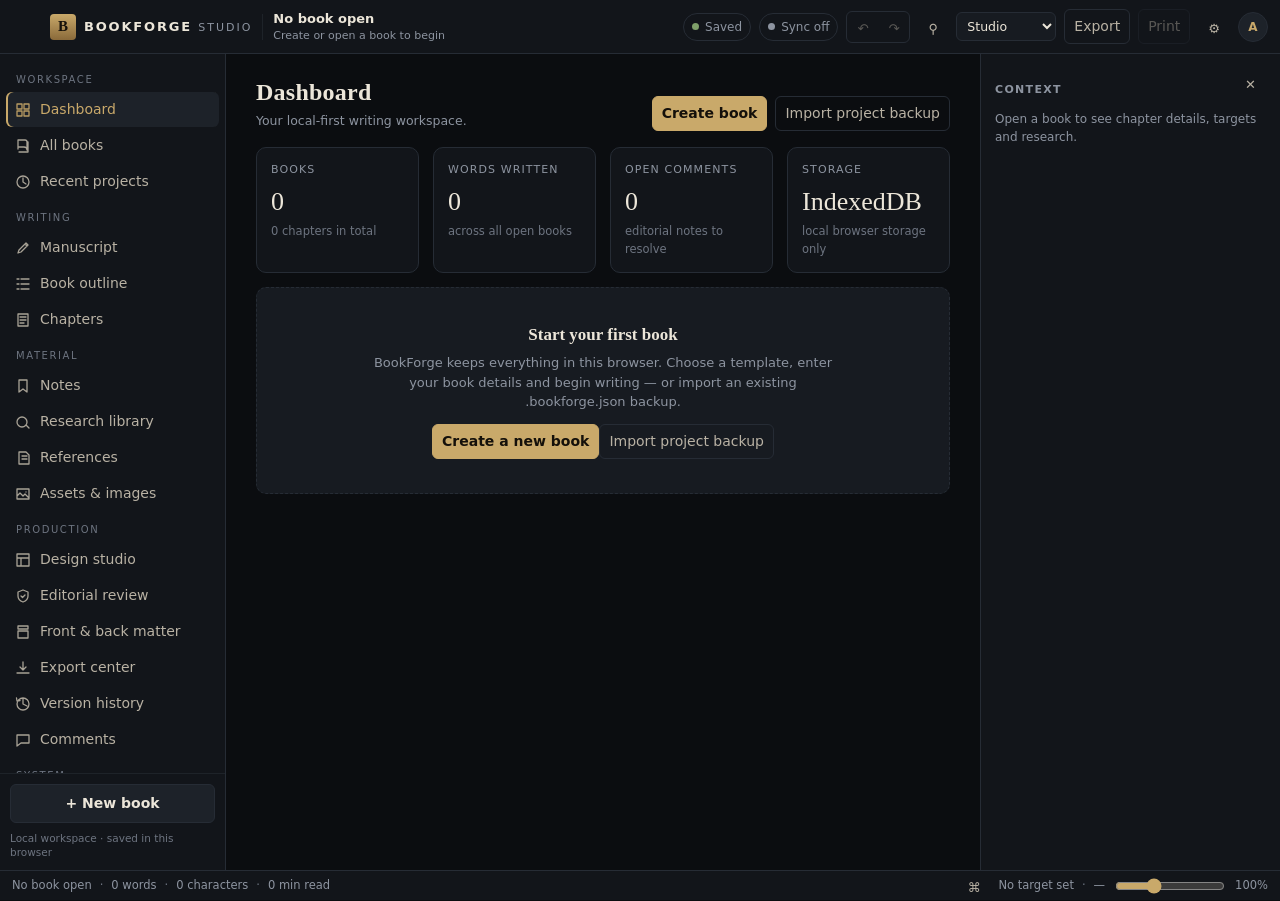
==== commit a444b414: "Add optional cloud sync: Cloudflare Worker backend, sync chip and settings dialog" ====
--- a/index.html
+++ b/index.html
@@ -33,6 +33,10 @@
       <span class="save-status" id="saveStatus" role="status" aria-live="polite" data-state="saved">
         <span class="save-dot" aria-hidden="true"></span><span id="saveText">Saved</span>
       </span>
+
+      <button class="save-status sync-status" id="syncStatus" type="button" title="Cloud sync is off — click to connect" aria-label="Cloud sync" data-state="off">
+        <span class="sync-dot" aria-hidden="true"></span><span id="syncText">Sync off</span>
+      </button>
 
       <div class="tool-cluster" role="group" aria-label="History">
         <button class="icon-btn" id="btnUndo" title="Undo (Ctrl+Z)" aria-label="Undo">&#8630;</button>
@@ -121,6 +125,7 @@
 <script src="js/export.js?v=20261023e"></script>
 <script src="js/image-editor.js?v=20261023e"></script>
 <script src="js/text-tools.js?v=20261023e"></script>
+<script src="js/sync.js?v=20261112a"></script>
 <script src="js/views.js?v=20261023e"></script>
 <script src="js/app.js?v=20261023e"></script>
 <script>
--- a/css/styles.css
+++ b/css/styles.css
@@ -178,6 +178,22 @@
 @keyframes pulse { 50% { opacity: .35; } }
 @media (prefers-reduced-motion: reduce) { * { animation: none !important; transition: none !important; } }
 
+/* ------------------------------------------------------------- cloud sync */
+.sync-status { font: inherit; font-size: 12px; background: none; cursor: pointer; }
+.sync-status:hover { border-color: var(--accent); color: var(--text); }
+.sync-dot { width: 7px; height: 7px; border-radius: 50%; background: var(--muted); }
+.sync-status[data-state="on"] .sync-dot { background: var(--good); }
+.sync-status[data-state="syncing"] .sync-dot { background: var(--accent); animation: pulse 1.1s ease-in-out infinite; }
+.sync-status[data-state="error"] .sync-dot { background: var(--bad); }
+.sync-status[data-state="error"] { color: var(--bad); border-color: var(--bad); }
+.sync-body .sync-state { display: flex; align-items: center; gap: 8px; margin-bottom: 8px; font-size: 13px; }
+.sync-state-dot { width: 9px; height: 9px; border-radius: 50%; background: var(--muted); }
+.sync-state-dot[data-state="on"] { background: var(--good); }
+.sync-state-dot[data-state="error"] { background: var(--bad); }
+.sync-actions { display: flex; flex-wrap: wrap; gap: 8px; margin: 12px 0 6px; }
+.sync-body .field input { font-family: var(--mono, ui-monospace, monospace); font-size: 12px; }
+@media (max-width: 720px) { .sync-status { display: none; } }
+
 /* ------------------------------------------------------------- workspace */
 .workspace {
   display: grid; grid-template-columns: var(--sidebar-w) minmax(0, 1fr) var(--context-w);
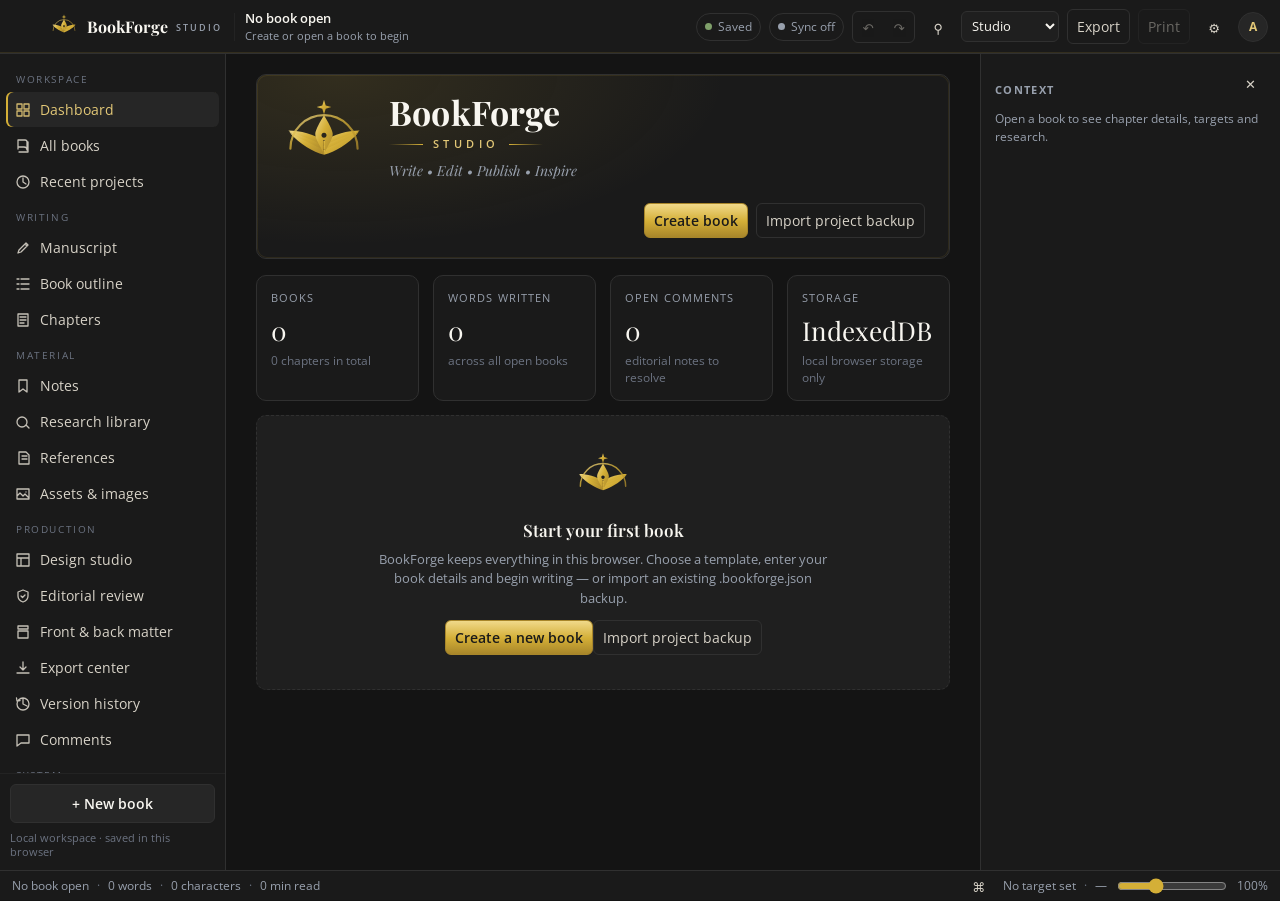
==== commit e74d8fc4: "Apply the BookForge brand identity Playfair Display headings and Open Sans interface text, embedded " ====
--- a/index.html
+++ b/index.html
@@ -2,16 +2,51 @@
 <html lang="en" data-theme="dark">
 <head>
 <meta charset="UTF-8">
-<meta name="viewport" content="width=device-width, initial-scale=1">
+<meta name="viewport" content="width=device-width, initial-scale=1, viewport-fit=cover">
+<meta name="theme-color" content="#1a1a1a">
+<meta name="apple-mobile-web-app-capable" content="yes">
+<meta name="mobile-web-app-capable" content="yes">
+<meta name="apple-mobile-web-app-status-bar-style" content="black-translucent">
 <meta name="description" content="BookForge Studio — a local-first professional book writing and publishing workspace.">
+<!-- @icon:start — generated by build-icon.mjs -->
+<link rel="icon" type="image/svg+xml" href="[data-uri]">
+<link rel="apple-touch-icon" href="[data-uri]">
+<!-- @icon:end -->
 <title>BookForge Studio</title>
-<link rel="stylesheet" href="css/styles.css?v=20261023e">
+<link rel="stylesheet" href="css/styles.css?v=20261124a">
 <noscript>
   <div class="boot-error"><b>JavaScript is disabled.</b> BookForge Studio requires JavaScript. Enable it for this page and reload.</div>
 </noscript>
 </head>
 <body>
 <a class="skip-link" href="#view">Skip to manuscript</a>
+
+<!-- Brand mark: open book, fountain-pen nib, star. Referenced by <use href="#bf-mark">. -->
+<svg class="bf-sprite" width="0" height="0" aria-hidden="true" focusable="false">
+  <defs>
+    <linearGradient id="bf-gold" x1="0" y1="0" x2="1" y2="1">
+      <stop offset="0" stop-color="#f0d98a"/>
+      <stop offset=".45" stop-color="#d4af37"/>
+      <stop offset="1" stop-color="#a8862a"/>
+    </linearGradient>
+  </defs>
+  <symbol id="bf-mark" viewBox="0 0 64 64">
+    <g fill="url(#bf-gold)">
+      <path d="M32 3.5 L33.27 7.73 L37.5 9 L33.27 10.27 L32 14.5 L30.73 10.27 L26.5 9 L30.73 7.73 Z"/>
+      <path d="M32 34 C24.5 29.5 14.5 26.5 5.5 26.5 C13 32.5 22.5 37 32 37.4 Z"/>
+      <path d="M32 37.4 C22.5 33.4 13 29.3 5.9 27.2 C13.5 34.5 23 39.5 32 40.7 Z"/>
+      <path d="M32 40.7 C23 37 13.5 31.8 6.6 28.2 C14.2 36.5 23.6 42 32 44.5 Z"/>
+      <path d="M32 34 C39.5 29.5 49.5 26.5 58.5 26.5 C51 32.5 41.5 37 32 37.4 Z"/>
+      <path d="M32 37.4 C41.5 33.4 51 29.3 58.1 27.2 C50.5 34.5 41 39.5 32 40.7 Z"/>
+      <path d="M32 40.7 C41 37 50.5 31.8 57.4 28.2 C49.8 36.5 40.4 42 32 44.5 Z"/>
+    </g>
+    <path fill-rule="evenodd" fill="url(#bf-gold)"
+          d="M32 15 C34.5 19 38.5 26 38.5 29 C38.5 33 34 39 32 44 C30 39 25.5 33 25.5 29 C25.5 26 29.5 19 32 15 Z
+             M31.25 33.5 H32.75 V43 H31.25 Z
+             M32 28.1 a1.9 1.9 0 1 0 0.01 0 Z"/>
+    <path d="M7 40 A25 25 0 0 1 57 40" fill="none" stroke="url(#bf-gold)" stroke-width="1.6" stroke-linecap="round" opacity=".8"/>
+  </symbol>
+</svg>
 
 <div id="app">
   <header class="topbar">
@@ -20,8 +55,8 @@
         <span class="bars" aria-hidden="true"></span>
       </button>
       <div class="brand" aria-label="BookForge Studio">
-        <span class="brand-mark">B</span>
-        <span class="brand-word">BOOKFORGE <em>STUDIO</em></span>
+        <svg class="brand-svg" aria-hidden="true"><use href="#bf-mark"/></svg>
+        <span class="brand-word">BookForge <em>Studio</em></span>
       </div>
       <div class="book-id">
         <span class="book-id-title" id="topBookTitle">No book open</span>
@@ -71,10 +106,12 @@
       <button class="btn ghost" id="btnPrint" title="Print / Print to PDF">Print</button>
       <button class="icon-btn" id="btnSettings" title="Settings" aria-label="Settings">&#9881;</button>
       <button class="avatar-btn" id="btnProfile" title="Author profile" aria-label="Author profile"><span id="avatarLetter">A</span></button>
+      <button class="icon-btn mobile-only" id="btnMobileMore" title="More" aria-label="More options" aria-haspopup="menu" aria-expanded="false">&#8943;</button>
     </div>
   </header>
 
   <div class="workspace" id="workspace">
+    <div class="nav-backdrop" id="navBackdrop" hidden></div>
     <aside class="sidebar" id="sidebar" aria-label="Primary navigation">
       <nav id="nav" class="nav"></nav>
       <div class="sidebar-foot">
@@ -116,18 +153,19 @@
 <div id="print-root" class="print-root" aria-hidden="true"></div>
 <div id="measure" class="measure" aria-hidden="true"></div>
 
-<script src="js/util.js?v=20261023e"></script>
-<script src="js/zip.js?v=20261023e"></script>
-<script src="js/model.js?v=20261023e"></script>
-<script src="js/storage.js?v=20261023e"></script>
-<script src="js/editor.js?v=20261023e"></script>
-<script src="js/layout.js?v=20261023e"></script>
-<script src="js/export.js?v=20261023e"></script>
-<script src="js/image-editor.js?v=20261023e"></script>
-<script src="js/text-tools.js?v=20261023e"></script>
+<script src="js/util.js?v=20261124a"></script>
+<script src="js/zip.js?v=20261124a"></script>
+<script src="js/model.js?v=20261124a"></script>
+<script src="js/storage.js?v=20261124a"></script>
+<script src="js/editor.js?v=20261124a"></script>
+<script src="js/layout.js?v=20261124a"></script>
+<script src="js/export.js?v=20261124a"></script>
+<script src="js/image-editor.js?v=20261124a"></script>
+<script src="js/text-tools.js?v=20261124a"></script>
 <script src="js/sync.js?v=20261112a"></script>
-<script src="js/views.js?v=20261023e"></script>
-<script src="js/app.js?v=20261023e"></script>
+<script src="js/mobile.js?v=20261113a"></script>
+<script src="js/views.js?v=20261124a"></script>
+<script src="js/app.js?v=20261124a"></script>
 <script>
 (function () {
   function showBootError(detail) {
--- a/css/styles.css
+++ b/css/styles.css
@@ -3,10 +3,25 @@
    Local-first book writing workspace. No external dependencies.
    ========================================================================== */
 
+/* @fonts:start — generated by build-fonts.mjs, do not edit by hand */
+@font-face{font-family:"Open Sans";font-style:normal;font-weight:300 800;font-display:swap;src:url([data-uri]) format("woff2");unicode-range:U+0000-00FF, U+0131, U+0152-0153, U+02BB-02BC, U+02C6, U+02DA, U+02DC, U+0304, U+0308, U+0329, U+2000-206F, U+20AC, U+2122, U+2191, U+2193, U+2212, U+2215, U+FEFF, U+FFFD}
+@font-face{font-family:"Playfair Display";font-style:italic;font-weight:400 900;font-display:swap;src:url([data-uri]) format("woff2");unicode-range:U+0000-00FF, U+0131, U+0152-0153, U+02BB-02BC, U+02C6, U+02DA, U+02DC, U+0304, U+0308, U+0329, U+2000-206F, U+20AC, U+2122, U+2191, U+2193, U+2212, U+2215, U+FEFF, U+FFFD}
+@font-face{font-family:"Playfair Display";font-style:normal;font-weight:400 900;font-display:swap;src:url([data-uri]) format("woff2");unicode-range:U+0000-00FF, U+0131, U+0152-0153, U+02BB-02BC, U+02C6, U+02DA, U+02DC, U+0304, U+0308, U+0329, U+2000-206F, U+20AC, U+2122, U+2191, U+2193, U+2212, U+2215, U+FEFF, U+FFFD}
+/* @fonts:end */
+
 :root {
-  --font-ui: "Segoe UI", system-ui, -apple-system, Roboto, Arial, sans-serif;
-  --font-serif: Georgia, "Iowan Old Style", "Palatino Linotype", "Times New Roman", serif;
+  /* Brand kit: Playfair Display headings, Open Sans text. */
+  --font-ui: "Open Sans", "Segoe UI", system-ui, -apple-system, Roboto, Arial, sans-serif;
+  --font-serif: "Playfair Display", "Iowan Old Style", "Palatino Linotype", Georgia, serif;
   --font-mono: "Cascadia Mono", Consolas, "SF Mono", Menlo, monospace;
+  /* Brand colours, constant across themes. */
+  --gold: #d4af37;
+  --gold-light: #f0d98a;
+  --gold-deep: #a8862a;
+  --ivory: #f8f6f0;
+  --charcoal: #1a1a1a;
+  --slate: #6b7280;
+  --gold-sheen: linear-gradient(145deg, var(--gold-light) 0%, var(--gold) 42%, var(--gold-deep) 100%);
   --radius: 6px;
   --radius-lg: 10px;
   --topbar-h: 54px;
@@ -18,50 +33,54 @@
 }
 
 :root[data-theme="dark"] {
-  --bg: #0b0d10;
-  --panel: #12151a;
-  --panel-2: #171b21;
-  --panel-3: #1d2229;
-  --line: #262c35;
-  --line-soft: #1e2329;
-  --text: #ece6d9;
-  --text-dim: #b9b2a4;
-  --muted: #8d94a0;
-  --muted-2: #6d7480;
-  --accent: #c9a96a;
-  --accent-ink: #14100a;
-  --bronze: #8a6a3a;
+  color-scheme: dark;
+  --bg: #141414;
+  --panel: #1a1a1a;
+  --panel-2: #1f1f1f;
+  --panel-3: #262626;
+  --line: #303030;
+  --line-soft: #232323;
+  --text: #f8f6f0;
+  --text-dim: #d8d3c8;
+  --muted: #98a0ad;
+  --muted-2: #6b7280;
+  --accent: #d4af37;
+  --accent-text: #e3c877;
+  --accent-ink: #1a1a1a;
+  --bronze: #a8862a;
   --good: #7fa06a;
-  --warn: #c9a35a;
+  --warn: #d4af37;
   --bad: #c2705c;
-  --canvas: #f8f3e8;
-  --canvas-ink: #23262c;
-  --canvas-line: #ddd3be;
-  --selection: rgba(201, 169, 106, .28);
+  --canvas: #f8f6f0;
+  --canvas-ink: #1a1a1a;
+  --canvas-line: #ddd6c4;
+  --selection: rgba(212, 175, 55, .26);
   --shadow: 0 10px 30px -18px rgba(0, 0, 0, .9);
 }
 
 :root[data-theme="light"] {
-  --bg: #e8e5de;
-  --panel: #f7f5f0;
-  --panel-2: #fdfcf9;
-  --panel-3: #efece4;
-  --line: #d7d2c6;
-  --line-soft: #e2ded4;
-  --text: #221f1a;
-  --text-dim: #4a453c;
-  --muted: #6f6a5f;
-  --muted-2: #8b8679;
-  --accent: #8a6a2f;
-  --accent-ink: #fffaf0;
-  --bronze: #a8863f;
+  color-scheme: light;
+  --bg: #efece4;
+  --panel: #f8f6f0;
+  --panel-2: #fffdf8;
+  --panel-3: #ece8de;
+  --line: #d9d3c5;
+  --line-soft: #e6e1d5;
+  --text: #1a1a1a;
+  --text-dim: #423e36;
+  --muted: #5d6270;
+  --muted-2: #6b7280;
+  --accent: #c9a233;
+  --accent-text: #7d6118;
+  --accent-ink: #1a1a1a;
+  --bronze: #a8862a;
   --good: #4f7a3f;
-  --warn: #9a7420;
+  --warn: #8a6a1a;
   --bad: #a4453a;
   --canvas: #fffdf8;
-  --canvas-ink: #201d18;
-  --canvas-line: #e3ddcd;
-  --selection: rgba(138, 106, 47, .22);
+  --canvas-ink: #1a1a1a;
+  --canvas-line: #e4dece;
+  --selection: rgba(201, 162, 51, .22);
   --shadow: 0 10px 30px -20px rgba(60, 50, 20, .45);
 }
 
@@ -103,20 +122,25 @@
 .topbar {
   display: flex; align-items: center; justify-content: space-between; gap: 12px;
   padding: 0 12px; background: var(--panel); border-bottom: 1px solid var(--line);
+  box-shadow: inset 0 -1px 0 color-mix(in srgb, var(--gold) 13%, transparent);
   min-width: 0;
 }
 .topbar-left, .topbar-right { display: flex; align-items: center; gap: 8px; min-width: 0; }
 .topbar-left { flex: 1 1 auto; }
 .topbar-right { flex: 0 0 auto; }
 
-.brand { display: flex; align-items: center; gap: 8px; padding-right: 10px; border-right: 1px solid var(--line-soft); }
-.brand-mark {
-  width: 26px; height: 26px; border-radius: 4px; display: grid; place-items: center;
-  background: linear-gradient(180deg, var(--accent), var(--bronze));
-  color: var(--accent-ink); font-family: var(--font-serif); font-weight: 700; font-size: 15px;
-}
-.brand-word { font-size: 13px; letter-spacing: .14em; font-weight: 700; white-space: nowrap; }
-.brand-word em { font-style: normal; color: var(--muted); font-weight: 500; letter-spacing: .18em; font-size: 11px; }
+.brand { display: flex; align-items: center; gap: 9px; padding-right: 12px; border-right: 1px solid var(--line-soft); }
+.brand-svg { width: 28px; height: 28px; display: block; flex: 0 0 auto; }
+.brand-word {
+  font-family: var(--font-serif); font-size: 16px; font-weight: 700; letter-spacing: .005em;
+  white-space: nowrap; color: var(--text);
+}
+.brand-word em {
+  font-style: normal; font-family: var(--font-ui); text-transform: uppercase;
+  color: var(--muted); font-weight: 600; letter-spacing: .22em; font-size: 9px;
+  margin-left: 4px; vertical-align: 2px;
+}
+.bf-sprite { position: absolute; width: 0; height: 0; overflow: hidden; }
 
 .book-id { display: flex; flex-direction: column; min-width: 0; padding-left: 2px; }
 .book-id-title { font-size: 13px; font-weight: 600; white-space: nowrap; overflow: hidden; text-overflow: ellipsis; max-width: 34vw; }
@@ -130,8 +154,11 @@
 .icon-btn { min-width: 30px; height: 30px; display: inline-grid; place-items: center; font-size: 13px; color: var(--text-dim); }
 .icon-btn:hover, .btn:hover, .avatar-btn:hover { background: var(--panel-3); color: var(--text); }
 .btn.ghost { border-color: var(--line); color: var(--text-dim); }
-.btn.primary { background: var(--accent); color: var(--accent-ink); border-color: var(--accent); font-weight: 600; }
-.btn.primary:hover { filter: brightness(1.06); }
+.btn.primary {
+  background: linear-gradient(180deg, var(--gold-light) 0%, var(--accent) 52%, var(--gold-deep) 100%);
+  color: var(--accent-ink); border-color: var(--gold-deep); font-weight: 600;
+}
+.btn.primary:hover { filter: brightness(1.05); }
 .btn.danger { border-color: var(--bad); color: var(--bad); }
 .btn.danger:hover { background: color-mix(in srgb, var(--bad) 14%, transparent); }
 .btn:disabled, .icon-btn:disabled { opacity: .42; cursor: not-allowed; }
@@ -140,7 +167,7 @@
 .avatar-btn {
   width: 30px; height: 30px; padding: 0; border-radius: 50%;
   background: var(--panel-3); border: 1px solid var(--line);
-  display: grid; place-items: center; font-size: 12px; font-weight: 700; color: var(--accent);
+  display: grid; place-items: center; font-size: 12px; font-weight: 700; color: var(--accent-text);
 }
 
 .tool-cluster { display: flex; border: 1px solid var(--line); border-radius: var(--radius); overflow: hidden; }
@@ -215,7 +242,7 @@
   padding: 7px 9px; cursor: pointer; white-space: nowrap;
 }
 .nav button:hover { background: var(--panel-3); color: var(--text); }
-.nav button[aria-current="page"] { background: var(--panel-3); color: var(--accent); box-shadow: inset 2px 0 0 var(--accent); }
+.nav button[aria-current="page"] { background: var(--panel-3); color: var(--accent-text); box-shadow: inset 2px 0 0 var(--accent); }
 .nav .nav-ico { width: 16px; text-align: center; flex: 0 0 16px; opacity: .9; }
 .nav .nav-count { margin-left: auto; font-size: 11px; color: var(--muted-2); }
 .sidebar-collapsed .nav button span:not(.nav-ico), .sidebar-collapsed .nav-group, .sidebar-collapsed .sidebar-foot .local-note { display: none; }
@@ -225,7 +252,7 @@
   background: var(--panel-3); border: 1px solid var(--line); color: var(--text);
   padding: 8px 10px; font-weight: 600; text-align: center;
 }
-.new-book-btn:hover { border-color: var(--accent); color: var(--accent); }
+.new-book-btn:hover { border-color: var(--accent); color: var(--accent-text); }
 .local-note { margin: 0; font-size: 10.5px; color: var(--muted-2); line-height: 1.4; }
 
 .main { min-width: 0; overflow-y: auto; overflow-x: hidden; outline: none; position: relative; }
@@ -272,6 +299,42 @@
 .stat .v { font-family: var(--font-serif); font-size: 26px; margin-top: 4px; }
 .stat .s { font-size: 11.5px; color: var(--muted-2); margin-top: 2px; }
 
+/* ------------------------------------------------------------ brand hero */
+.brand-hero {
+  position: relative; overflow: hidden;
+  display: flex; align-items: center; gap: 22px; flex-wrap: wrap;
+  padding: 20px 24px; margin-bottom: 16px;
+  background:
+    radial-gradient(90% 150% at 12% 0%, color-mix(in srgb, var(--gold) 13%, transparent), transparent 62%),
+    var(--panel);
+  border: 1px solid var(--line); border-radius: var(--radius-lg);
+}
+.brand-hero::after {
+  content: ""; position: absolute; inset: 0; pointer-events: none; border-radius: inherit;
+  box-shadow: inset 0 0 0 1px color-mix(in srgb, var(--gold) 10%, transparent);
+}
+.brand-hero-mark { width: 86px; height: 86px; flex: 0 0 auto; }
+.brand-hero-copy { flex: 1 1 240px; min-width: 0; }
+.brand-hero-word {
+  font-family: var(--font-serif); font-size: clamp(26px, 3.4vw, 34px); font-weight: 700;
+  line-height: 1.05; letter-spacing: .005em; color: var(--text); margin: 0;
+}
+.brand-hero-studio {
+  display: flex; align-items: center; gap: 10px;
+  margin: 6px 0 8px; font-size: 10.5px; font-weight: 600;
+  letter-spacing: .42em; text-transform: uppercase; color: var(--accent-text);
+}
+.brand-hero-studio::before, .brand-hero-studio::after {
+  content: ""; height: 1px; flex: 0 0 34px;
+  background: linear-gradient(90deg, transparent, var(--accent));
+}
+.brand-hero-studio::after { background: linear-gradient(270deg, transparent, var(--accent)); }
+.brand-hero-tag {
+  margin: 0; font-family: var(--font-serif); font-style: italic;
+  font-size: 14px; color: var(--muted);
+}
+.brand-hero-actions { display: flex; gap: 8px; flex-wrap: wrap; align-items: center; margin-left: auto; }
+
 .bar { height: 6px; background: var(--panel-3); border-radius: 99px; overflow: hidden; margin-top: 8px; }
 .bar > i { display: block; height: 100%; background: linear-gradient(90deg, var(--bronze), var(--accent)); }
 
@@ -285,7 +348,7 @@
 .badge.ok { color: var(--good); border-color: color-mix(in srgb, var(--good) 45%, transparent); }
 .badge.warn { color: var(--warn); border-color: color-mix(in srgb, var(--warn) 45%, transparent); }
 .badge.bad { color: var(--bad); border-color: color-mix(in srgb, var(--bad) 45%, transparent); }
-.badge.gold { color: var(--accent); border-color: color-mix(in srgb, var(--accent) 45%, transparent); }
+.badge.gold { color: var(--accent-text); border-color: color-mix(in srgb, var(--accent) 45%, transparent); }
 
 .empty {
   border: 1px dashed var(--line); border-radius: var(--radius-lg); padding: 34px 20px;
@@ -293,6 +356,7 @@
 }
 .empty h3 { margin: 0 0 6px; color: var(--text); font-family: var(--font-serif); font-weight: 600; font-size: 17px; }
 .empty p { margin: 0 auto 12px; max-width: 460px; font-size: 13px; }
+.empty-mark { width: 58px; height: 58px; display: block; margin: 0 auto 10px; }
 
 .toolbar { display: flex; gap: 8px; flex-wrap: wrap; align-items: center; margin-bottom: 12px; }
 .spacer { flex: 1; }
@@ -312,7 +376,7 @@
   background: none; border: 1px solid transparent; border-radius: 4px; color: var(--text-dim); cursor: pointer;
 }
 .editor-toolbar button:hover { background: var(--panel-3); color: var(--text); }
-.editor-toolbar button[aria-pressed="true"] { color: var(--accent); border-color: var(--line); background: var(--panel-3); }
+.editor-toolbar button[aria-pressed="true"] { color: var(--accent-text); border-color: var(--line); background: var(--panel-3); }
 .editor-toolbar select { font-size: 12px; padding: 4px 5px; height: 28px; }
 
 .canvas-wrap {
@@ -399,12 +463,12 @@
 .page-card-title { overflow: hidden; text-overflow: ellipsis; white-space: nowrap; color: var(--text-dim); }
 .page-card-badge {
   border: 1px solid color-mix(in srgb, var(--accent) 45%, transparent);
-  color: var(--accent); border-radius: 999px; padding: 1px 7px; font-size: 10px; white-space: nowrap;
+  color: var(--accent-text); border-radius: 999px; padding: 1px 7px; font-size: 10px; white-space: nowrap;
 }
 .page-card-words { white-space: nowrap; font-variant-numeric: tabular-nums; }
 .page-card-actions { display: flex; align-items: center; gap: 8px; flex-shrink: 0; }
-.page-card.is-current .page-card-head { color: var(--accent); }
-.page-card.is-current .page-card-num { color: var(--accent); }
+.page-card.is-current .page-card-head { color: var(--accent-text); }
+.page-card.is-current .page-card-num { color: var(--accent-text); }
 .page-card.is-current .page-card-title { color: var(--text); }
 .page-card.is-current .print-page { box-shadow: 0 0 0 1px var(--accent), 0 20px 46px rgba(0,0,0,.42); }
 .page-stage { position: relative; max-width: 100%; flex-shrink: 0; }
@@ -591,7 +655,7 @@
 
 /* ------------------------------------------------------- layout studio */
 .studio-grid { display: grid; grid-template-columns: minmax(260px, 320px) minmax(0, 1fr); gap: 16px; }
-@media (max-width: 980px) { .studio-grid { grid-template-columns: 1fr; } }
+@media (max-width: 980px) { .studio-grid { grid-template-columns: minmax(0, 1fr); } .studio-grid > * { min-width: 0; } }
 .page-preview { background: var(--panel); border: 1px solid var(--line); border-radius: var(--radius-lg); padding: 16px; overflow: auto; max-height: 78vh; }
 .page-preview .print-page { margin: 0 auto 18px; box-shadow: var(--shadow); }
 
@@ -641,7 +705,7 @@
 .ai-out { font-family: var(--font-serif); font-size: 13.5px; background: var(--panel-3); border: 1px solid var(--line-soft); border-radius: var(--radius); padding: 10px; white-space: pre-wrap; margin-top: 10px; max-height: 320px; overflow: auto; }
 
 .chip { display: inline-block; font-size: 11.5px; padding: 2px 9px; border: 1px solid var(--line); border-radius: 999px; color: var(--muted); margin: 0 4px 4px 0; }
-.chip[aria-pressed="true"] { color: var(--accent); border-color: var(--accent); }
+.chip[aria-pressed="true"] { color: var(--accent-text); border-color: var(--accent); }
 
 .asset-thumb { width: 100%; height: 110px; object-fit: cover; border-radius: var(--radius); border: 1px solid var(--line); background: var(--panel-3); }
 
@@ -669,7 +733,7 @@
 .img-editor-stat b.img-gain { color: var(--good); }
 .img-editor-stat b.img-loss { color: var(--warn); }
 .img-editor-presets { display: flex; flex-wrap: wrap; gap: 6px; }
-.img-editor-presets .btn[aria-pressed="true"] { border-color: var(--accent); color: var(--accent); }
+.img-editor-presets .btn[aria-pressed="true"] { border-color: var(--accent); color: var(--accent-text); }
 .img-editor-dims { display: grid; grid-template-columns: 1fr 1fr; gap: 10px; }
 .img-editor-inline-actions { display: flex; gap: 6px; flex-wrap: wrap; }
 .img-editor-range { display: flex; align-items: center; gap: 10px; }
@@ -726,3 +790,162 @@
   font-family: inherit;
   font-size: 12px;
 }
+
+/* ==========================================================================
+   Phone layout (<= 760px)
+   The desktop shell is a three-column grid (sidebar + manuscript + context).
+   On a phone that grid has no room left for the manuscript, so the shell
+   becomes a single column, navigation moves into an off-canvas drawer and the
+   top bar keeps only the controls you actually use while writing.
+   ========================================================================== */
+.mobile-only { display: none; }
+.nav-backdrop[hidden] { display: none; }
+
+@media (max-width: 900px) {
+  :root { --topbar-h: 52px; --status-h: 34px; }
+  #app {
+    height: 100dvh;
+    padding-top: env(safe-area-inset-top);
+    padding-bottom: env(safe-area-inset-bottom);
+  }
+
+  /* ------------------------------------------------------------- top bar */
+  .topbar { padding: 0 8px; gap: 6px; }
+  .brand { border-right: 0; padding-right: 0; }
+  .brand-word, .book-id-sub, .mode-select, #btnSearch,
+  #btnPrint, #btnSettings, #btnProfile, .menu-wrap, .sync-status { display: none; }
+  .book-id-title { max-width: 34vw; font-size: 13px; }
+  .save-status { gap: 0; padding: 4px 7px; }
+  .save-status #saveText {
+    position: absolute; width: 1px; height: 1px; margin: -1px; padding: 0;
+    overflow: hidden; clip: rect(0 0 0 0); white-space: nowrap; border: 0;
+  }
+  .mobile-only { display: inline-grid; }
+  #btnMobileMore { font-size: 19px; line-height: 1; }
+  .icon-btn { min-width: 36px; height: 36px; }
+  .avatar-btn { width: 34px; height: 34px; }
+
+  /* ------------------------------------------------------------ brand hero */
+  .brand-hero { padding: 16px; gap: 14px; }
+  .brand-hero-mark { width: 62px; height: 62px; }
+  .brand-hero-copy { flex: 1 1 150px; }
+  .brand-hero-tag { font-size: 13px; }
+  .brand-hero-actions { width: 100%; margin-left: 0; }
+  .brand-hero-actions .btn { flex: 1 1 44%; min-height: 44px; }
+
+  /* --------------------------------------------------- workspace / drawer */
+  .workspace, .workspace.sidebar-collapsed,
+  .workspace.context-hidden, .workspace.sidebar-collapsed.context-hidden {
+    grid-template-columns: minmax(0, 1fr);
+  }
+  .context-panel { display: none; }
+  body.nav-open { overflow: hidden; }
+
+  .sidebar {
+    position: fixed; z-index: 55; top: calc(var(--topbar-h) + env(safe-area-inset-top)); bottom: 0; left: 0;
+    width: min(84vw, 330px);
+    transform: translateX(-102%);
+    transition: transform .22s ease;
+    box-shadow: 0 24px 60px rgba(0, 0, 0, .55);
+    padding-bottom: env(safe-area-inset-bottom);
+  }
+  body.nav-open .sidebar { transform: none; }
+  .nav-backdrop {
+    position: fixed; inset: 0; z-index: 50;
+    background: rgba(4, 5, 7, .62);
+  }
+  .nav { padding: 8px; }
+  .nav button { padding: 12px; font-size: 15px; gap: 12px; border-radius: 10px; }
+  .nav .nav-ico { width: 20px; flex-basis: 20px; }
+  .nav-group { padding: 14px 12px 6px; }
+  .new-book-btn { padding: 12px; font-size: 15px; }
+  /* a stored desktop "collapsed" state must not hide labels on a phone */
+  .sidebar-collapsed .nav button span:not(.nav-ico),
+  .sidebar-collapsed .nav-group,
+  .sidebar-collapsed .sidebar-foot .local-note { display: initial; }
+  .sidebar-collapsed .nav button { justify-content: flex-start; padding: 12px; }
+
+  /* ---------------------------------------------------------- main content */
+  #view { padding: 14px 12px calc(56px + env(safe-area-inset-bottom)); }
+  .view-head { margin-bottom: 12px; gap: 10px; }
+  .view-head h1 { font-size: 21px; }
+  .view-actions { width: 100%; }
+  .view-actions .btn { flex: 1 1 auto; min-height: 40px; }
+  .panel-block { padding: 12px; overflow-x: auto; -webkit-overflow-scrolling: touch; }
+  .panel-title { font-size: 11px; }
+  .table { font-size: 12.5px; min-width: 520px; }
+  .template-grid { grid-template-columns: 1fr; }
+  .empty { padding: 26px 16px; }
+
+  /* ----------------------------------------------------------- status bar */
+  .statusbar { padding: 0 10px; font-size: 11px; gap: 8px; }
+  #stChars, #stRead, #stTarget, #stPage, .zoom, #stZoom,
+  .statusbar label[for="zoomRange"] { display: none; }
+  .status-left, .status-right { gap: 8px; overflow: hidden; }
+  .statusbar .sep { display: none; }
+  #stChapter { white-space: nowrap; overflow: hidden; text-overflow: ellipsis; max-width: 46vw; }
+
+  /* ------------------------------------------------------------- manuscript */
+  /* The shell is a grid; without an explicit track the nowrap toolbar's
+     max-content width would stretch the whole editor past the phone. */
+  .editor-shell { grid-template-columns: minmax(0, 1fr); }
+  .editor-shell > * { min-width: 0; max-width: 100%; }
+  .editor-toolbar {
+    flex-wrap: nowrap; overflow-x: auto; overflow-y: hidden;
+    -webkit-overflow-scrolling: touch; scrollbar-width: none;
+    padding: 6px; gap: 2px; border-radius: 12px 12px 0 0;
+  }
+  .editor-toolbar::-webkit-scrollbar { display: none; }
+  .editor-toolbar .group { flex: 0 0 auto; padding: 0 4px; }
+  .editor-toolbar button { min-width: 36px; height: 36px; font-size: 14px; }
+  .editor-toolbar select { height: 36px; font-size: 13px; }
+  .canvas-wrap { padding: 10px 10px 70px; border-radius: 0 0 12px 12px; min-height: 50vh; max-width: 100%; overflow-x: auto; }
+  .page-sheet { padding: 20px 18px 40px; border-radius: 6px; }
+  .manuscript { font-size: max(16px, var(--manuscript-size, 17px)); max-width: 100%; overflow-wrap: break-word; }
+  .manuscript-bar { gap: 6px; padding: 6px 8px; }
+  .manuscript-bar .bar-meta { display: none; }
+  .manuscript-bar .bar-actions { width: 100%; margin-left: 0; gap: 6px; }
+  .manuscript-bar .bar-actions .btn,
+  .manuscript-bar .bar-actions button { flex: 1 1 auto; min-height: 36px; }
+  .seg button { min-height: 36px; }
+  .canvas-wrap.is-pages { padding: 12px 8px 60px; }
+  .page-card-head { font-size: 11px; }
+  .page-card-actions { width: 100%; }
+
+  /* ------------------------------------------------------- dialogs as sheets */
+  .overlay { padding: 0; place-items: stretch; }
+  .dialog, .dialog.wide, .dialog.narrow {
+    width: 100%; max-width: 100%;
+    height: 100dvh; max-height: 100dvh;
+    border-radius: 0; border: 0;
+  }
+  .dialog-head { padding: 12px 14px; padding-top: calc(12px + env(safe-area-inset-top)); }
+  .dialog-head h2 { font-size: 16px; }
+  .dialog-body { padding: 14px; }
+  .dialog-foot { padding: 10px 14px calc(12px + env(safe-area-inset-bottom)); }
+  .dialog-foot .btn { flex: 1 1 40%; min-height: 44px; }
+  .field input, .field select, .field textarea { min-height: 44px; font-size: 16px; }
+  .sync-body .field input { font-size: 16px; }
+  .sync-actions .btn { flex: 1 1 46%; min-height: 42px; }
+  .wizard-steps span { font-size: 10px; padding: 6px 2px; }
+
+  /* --------------------------------------------------------------- misc */
+  .menu { min-width: 240px; max-width: calc(100vw - 16px); max-height: 70vh; overflow-y: auto; padding: 6px; }
+  .menu button { min-height: 44px; padding: 10px 12px; font-size: 15px; }
+  .menu hr { margin: 6px 2px; }
+  .toast { bottom: calc(64px + env(safe-area-inset-bottom)); max-width: 92vw; }
+  .context-menu, .insert-menu { max-height: 70vh; overflow-y: auto; }
+}
+
+@media (max-width: 480px) {
+  .brand-hero-actions { flex-direction: column; align-items: stretch; }
+  .brand-hero-actions .btn { width: 100%; }
+}
+
+@media (max-width: 400px) {
+  .brand-svg { display: none; }
+  .book-id-title { max-width: 40vw; }
+  .grid.cols-4, .grid.cols-3 { grid-template-columns: 1fr; }
+  .stat .v { font-size: 22px; }
+  #view { padding-left: 10px; padding-right: 10px; }
+}
